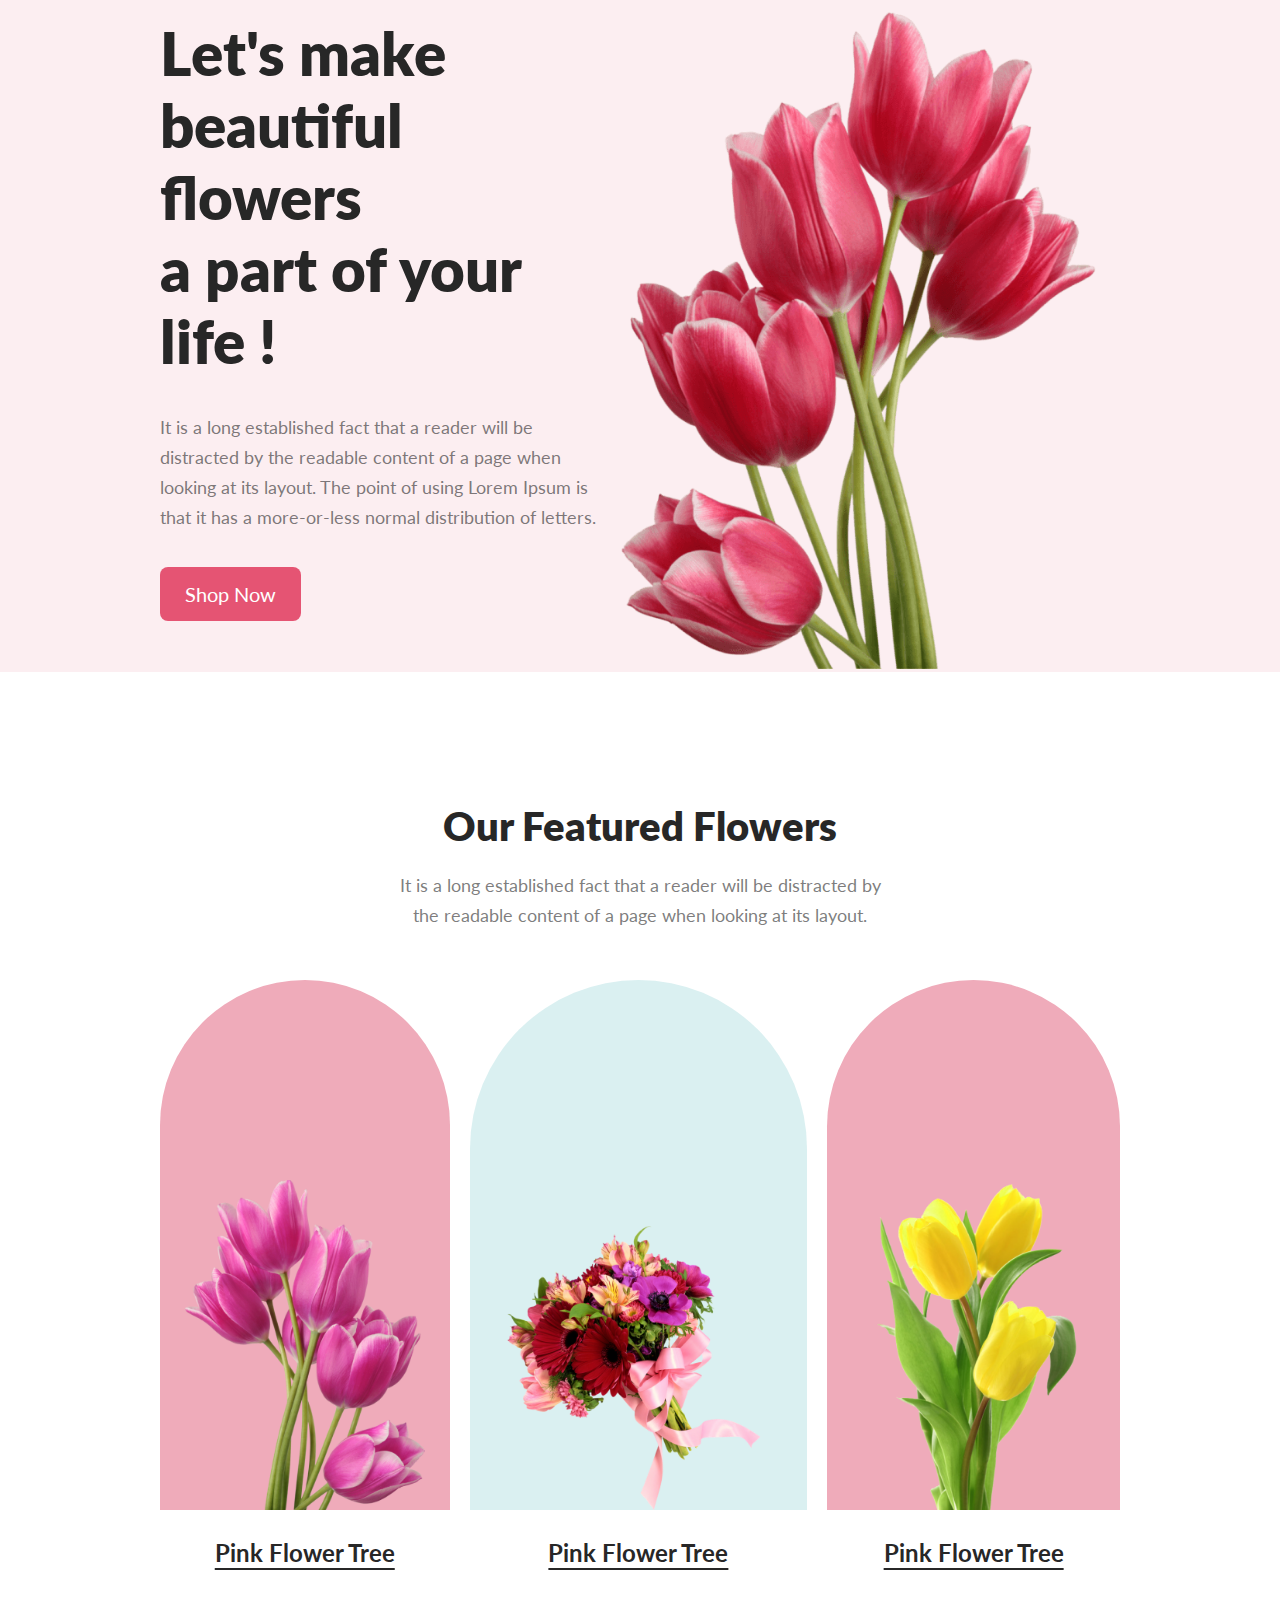
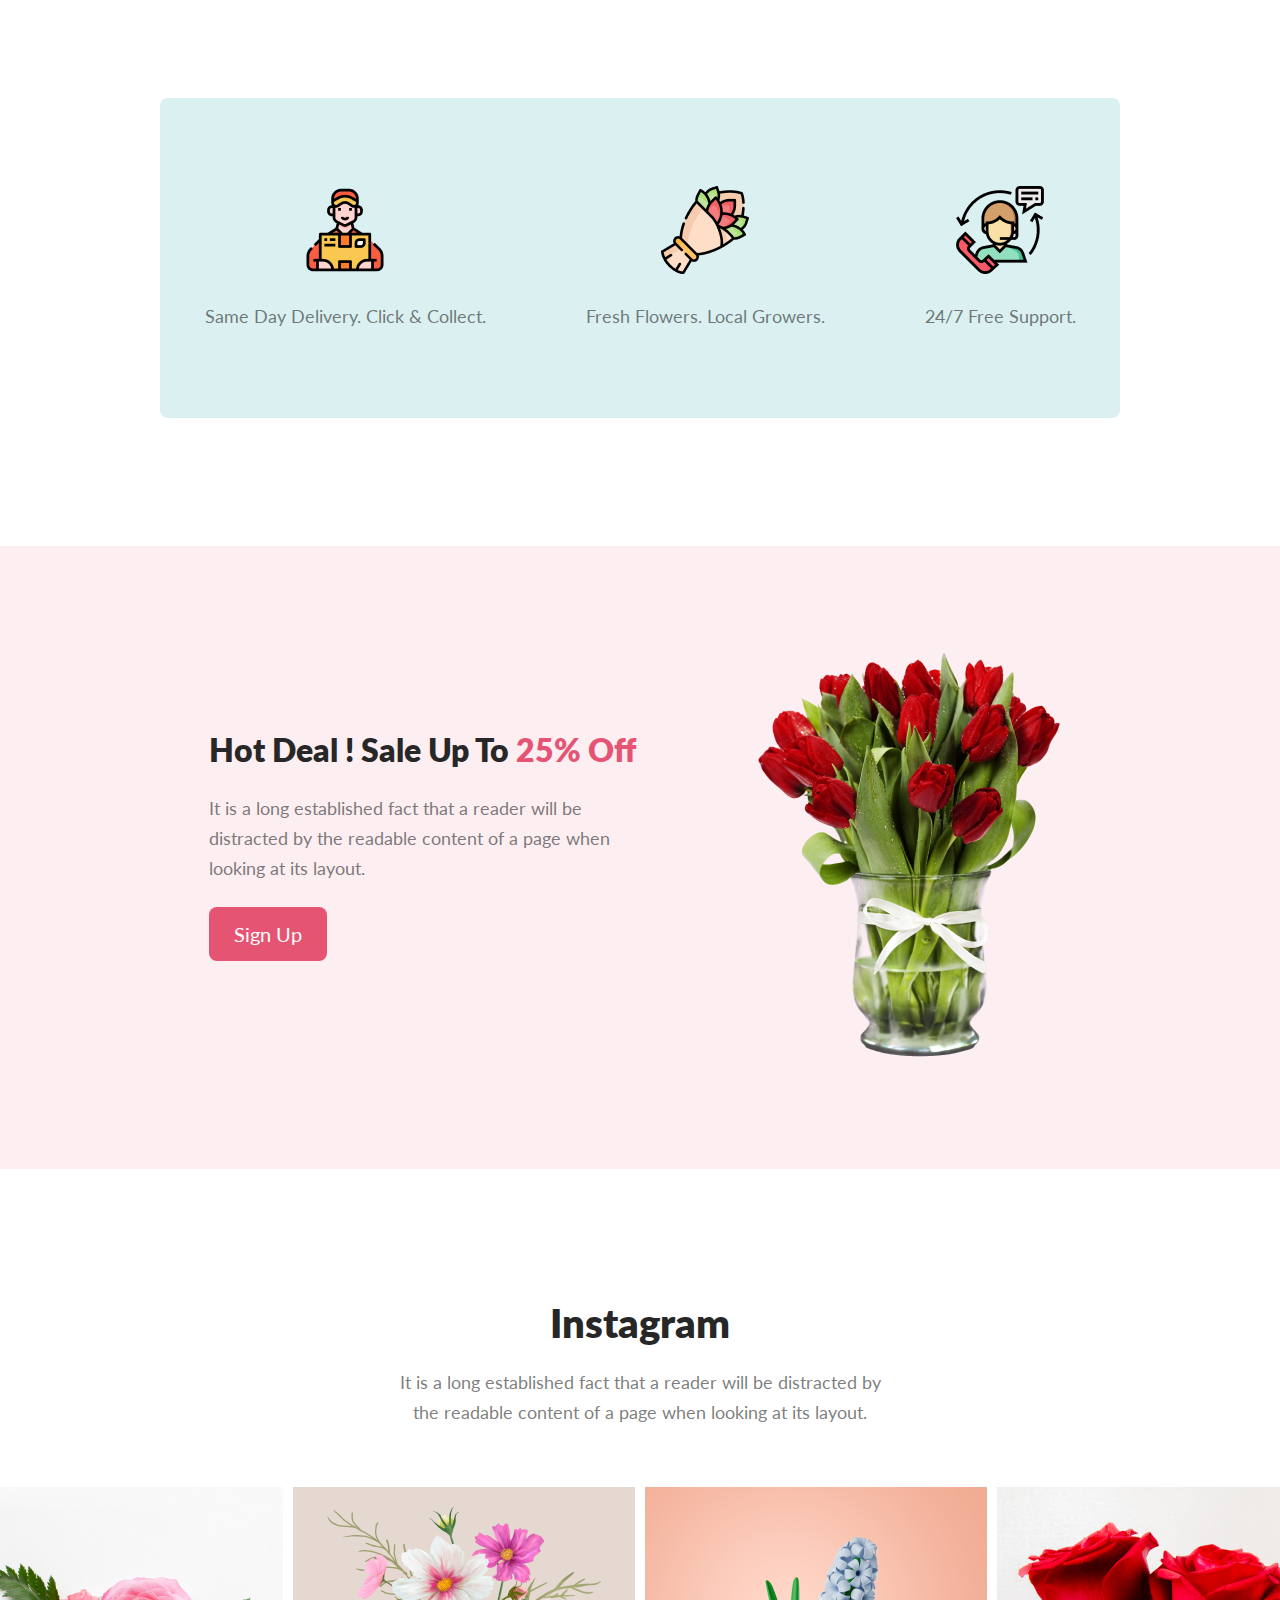
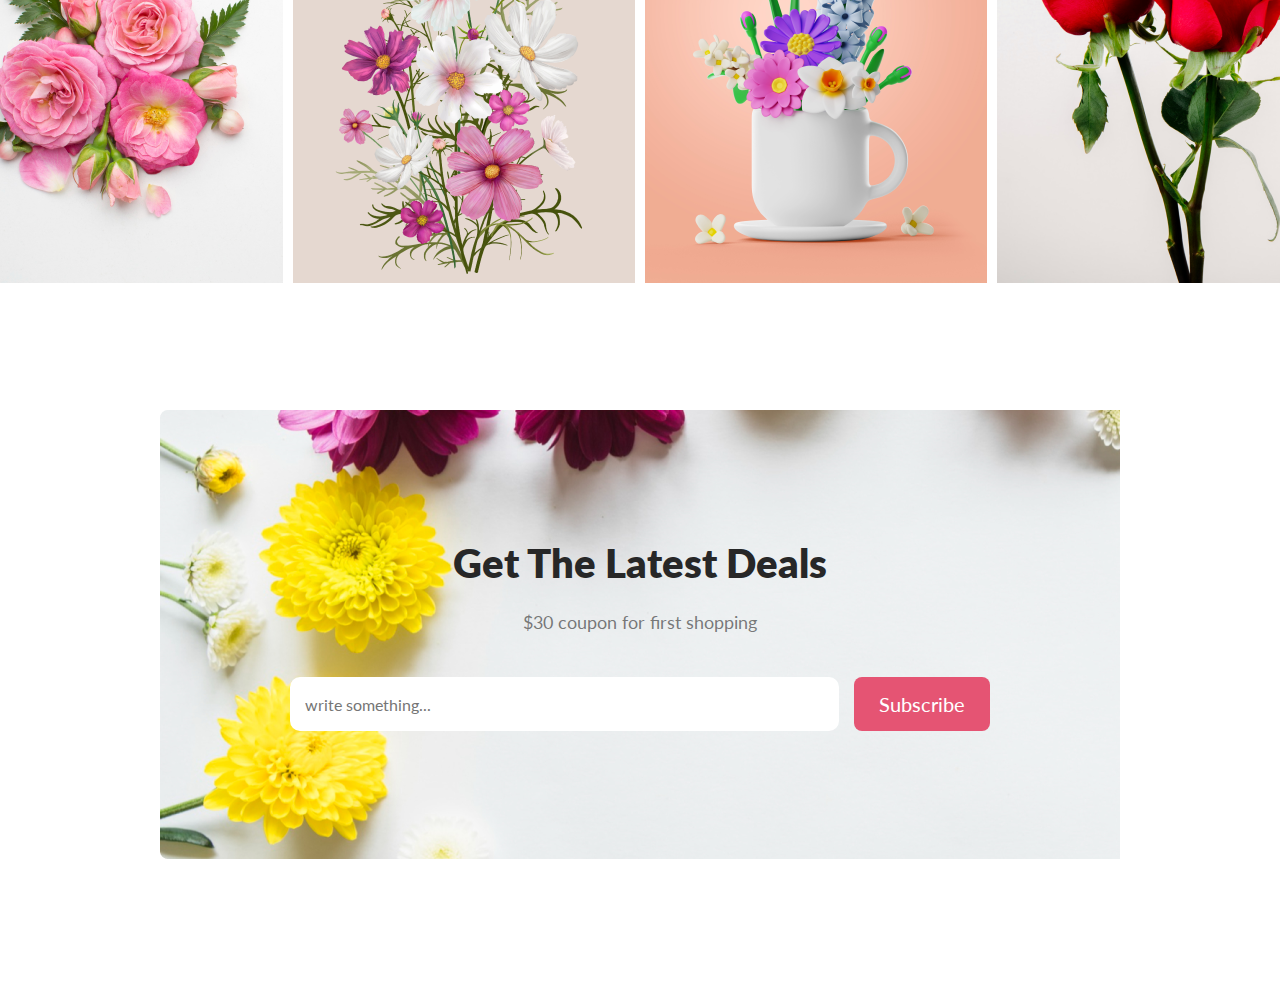
==== index.html @ e6863782 "Latest Deal added" ====
<!DOCTYPE html>
<html lang="en">
  <head>
    <meta charset="UTF-8" />
    <meta name="viewport" content="width=device-width, initial-scale=1.0" />
    <title>Flower Shop</title>
    <link rel="icon" href="./images/cannabis-0.png" type="image/x-icon" />
    <link rel="stylesheet" href="./flower-shop.css" />
  </head>

  <body>
    <!-- ***------------------Banner section----------------------*** -->

    <header>
      <div class="container banner">
        <div class="banner-txt">
          <h1>
            Let's make beautiful flowers <br />
            a part of your life !
          </h1>
          <p>
            It is a long established fact that a reader will be distracted by
            the readable content of a page when looking at its layout. The point
            of using Lorem Ipsum is that it has a more-or-less normal
            distribution of letters.
          </p>
          <button>
            <!-- ***-------Button--------*** -->
            <a href="https://unsplash.com/s/photos/flower-garden">Shop Now</a>
          </button>
        </div>

        <div class="banner-img">
          <img src="./images/pngwing 10.png" alt="" />
        </div>
      </div>
    </header>

    <!-- ***------------------Our featured Flowers section----------------------*** -->
    <section id="featured container">
      <div class="container">
        <div class="section-heading">
          <h2 class="">Our Featured Flowers</h2>
          <p>
            It is a long established fact that a reader will be distracted by
            the readable content of a page when looking at its layout.
          </p>
        </div>

        <div class="section-content">
          <div class="flower">
            <div class="flower-img pink">
              <img src="./images/pngwing 6.png" alt="" />
            </div>

            <p>Pink Flower Tree</p>
          </div>

          <div class="flower">
            <div class="flower-img blue">
              <img src="./images/pngwing 5.png" alt="" />
            </div>
            <p>Pink Flower Tree</p>
          </div>

          <div class="flower">
            <div class="flower-img green">
              <img src="./images/pngwing 7.png" alt="" />
            </div>
            <p>Pink Flower Tree</p>
          </div>
        </div>
      </div>
    </section>

    <!-- ***------------------Services section----------------------*** -->
    <section class="main-section">
      <div class="services container">
        <div class="image">
          <div><img src="./images/Delivery.png" alt="" /></div>
          <p>Same Day Delivery. Click & Collect.</p>
        </div>

        <div class="image">
          <div><img src="./images/Flower.png" alt="" /></div>
          <p>Fresh Flowers. Local Growers.</p>
        </div>

        <div class="image">
          <div><img src="./images/customer-care.png" alt="" /></div>
          <p>24/7 Free Support.</p>
        </div>
      </div>
    </section>

    <!-- ***------------------Hot Deal/ Offers----------------------*** -->

    <section id="hot-deal">
      <div class="container hot-deal-main">
        <div class="text-section">
          <h1>Hot Deal ! Sale Up To <span class="off">25% Off</span></h1>
          <p>
            It is a long established fact that a reader will be distracted by
            the readable content of a page when looking at its layout.
          </p>
          <button>Sign Up</button>
        </div>
        <div class="image-section">
          <img src="./images/pngwing 8.png" alt="" />
        </div>
      </div>
    </section>

    <!-- ***-----------------instagram section---------------------*** -->

    <div class="section-heading">
      <h2>Instagram</h2>
      <p>
        It is a long established fact that a reader will be distracted by the
        readable content of a page when looking at its layout.
      </p>
    </div>

    <!-- ***----------------------image card section-------------------------*** -->
    <section class="container">
      <div id="image-card">
        <div class="photo-card">
          <img src="./images/Rectange 3.png" alt="" />
        </div>
        <div class="photo-card">
          <img src="./images/Rectangle 4.png" alt="" />
        </div>
        <div class="photo-card">
          <img src="./images/Rectangle 5.png" alt="" />
        </div>
        <div class="photo-card">
          <img src="./images/Rectangle 6.png" alt="" />
        </div>
      </div>
    </section>

    <!-- /* ***------------------Get The Latest Deals-------------------*** */ -->
    <section id="latest-deal">
      <div class="container latest-deal-main">
        <div class="section-heading3">
          <h2 class="">Get The Latest Deals</h2>
          <p>$30 coupon for first shopping</p>
        </div>
        <form>
          <input
            class="from-controller"
            placeholder="write something..."
            type="email"
          />
          <button>Subscribe</button>
        </form>
      </div>
    </section>

    <footer></footer>
  </body>
</html>
---- flower-shop.css ----
/* ***------Google font "lato"--------*** */

@import url("https://fonts.googleapis.com/css2?family=Lato:ital,wght@0,100;0,300;0,400;0,700;0,900;1,100;1,300;1,400;1,700;1,900&display=swap");

/* ***-------------Css Shared style----------------*** */

* {
  margin: 0;
  padding: 0;
  font-family: Lato, sans-serif;
}

.container {
  max-width: 1440px;
  margin: 0 auto;
}

p {
  color: rgba(39, 39, 39, 0.6);
  font-family: Lato;
  font-size: 18px;
  font-style: normal;
  font-weight: 400;
  line-height: 30px;
}

button {
  border-radius: 8px;
  background: #e55473;
  color: white;
  font-size: 20px;
  padding: 15px 25px;
  border: none;
  text-decoration: none;
  cursor: pointer;
  transition: all 5ps;
}

button:hover {
  background-color: blue;
}

button a {
  text-decoration: none;
  color: white;
}

header {
  background: rgba(229, 84, 115, 0.1);
}

.container {
  width: 75%;
  max-width: 1440px;
  margin: 0 auto;
}

.banner {
  display: flex;
  justify-content: space-between;
  align-items: center;
}

.banner .banner-txt h1 {
  color: #272727;
  font-family: Lato;
  font-size: 60px;
  font-style: normal;
  font-weight: 800;
  line-height: normal;
}

.banner .banner-txt * {
  margin-bottom: 35px;
  max-width: 530px;
}

.banner .banner-img img {
  width: 100%;
  padding-top: 10px;
}

/* ***---------------------Our Featured Flowers-----------------------*** */

#featured {
  margin: 120px 0;
}

.section-heading {
  text-align: center;
  display: flex;
  justify-content: center;
  flex-direction: column;
  text-align: center !important;
  width: 500px;
  margin: 0 auto;
  margin-top: 130px;
}

.section-heading,
h2 {
  padding-bottom: 20px;
}

.section-heading h2 {
  color: #272727;
  text-align: center;
  font-family: Lato;
  font-size: 40px;
  font-style: normal;
  font-weight: 800;
  line-height: normal;
}

.section-heading3 h2 {
  color: #272727;
  text-align: center;
  font-family: Lato;
  font-size: 40px;
  font-style: normal;
  font-weight: 800;
  line-height: normal;
}

.section-content {
  display: flex;
  justify-content: space-between;
  gap: 20px;
  align-items: end;
}

.section-content .flower .flower-img {
  background-color: #efabba;
  border-radius: 300px 300px 0px 0px;
  padding: 30px 25px 0;
  height: 500px;
  display: flex;
  align-items: end;
  margin-top: 30px;
}

.section-content .flower .flower-img img {
  width: 100%;
}

.section-content .flower .pink {
  background: rgba(167, 33, 98, 0.15) Selection colors Hex #a72162 15%;
}

.section-content .flower .blue {
  background: rgba(5, 151, 160, 0.15);
}

.section-content .flower .green {
  background: rgba(71, 125, 17, 0.15) Selection colors Hex #477d11 15% Export
    PNG Export Rectangle 3 Preview;
}

.section-content .flower p {
  cursor: pointer;
  margin-top: 25px;
  color: #272727;
  text-align: center;
  font-family: Lato;
  font-size: 24px;
  font-style: normal;
  font-weight: 700;
  line-height: 35px;
  /* 145.833% */
  text-decoration-line: underline;
  text-decoration-style: solid;
  text-decoration-skip-ink: none;
  text-decoration-thickness: auto;
  text-underline-offset: auto;
  text-underline-position: from-font;
}

/* ***-------------------services section------------------*** */

.services {
  display: flex;
  align-items: center;
  border-radius: 8px;
  justify-content: center;
  max-width: 1440px;
  margin: 0 auto;
  height: 320px;
  flex-shrink: 0;
  gap: 100px;
  background: rgba(5, 151, 160, 0.15);
}

.main-section {
  padding-top: 128px;
  padding-bottom: 128px;
}

.image {
  display: flex;
  align-items: center;
  justify-content: center;
  flex-direction: column;
  gap: 24px;
}

/* ***---------------------Hot Deal/ Offers section------------------------*** */

#hot-deal {
  background: rgba(229, 84, 115, 0.1);
}

.hot-deal-main {
  display: flex;
  justify-content: space-around;
  align-items: center;
  padding: 100px 0;
}

#hot-deal .hot-deal-main .text-section {
  width: 75%;
  max-width: 445px;
}

#hot-deal .text-section h1 {
  color: #272727;
  font-family: Lato;
  font-size: 32px;
  font-style: normal;
  font-weight: 800;
  line-height: normal;
}

#hot-deal .text-section h1 .off {
  color: #e55473;
}

#hot-deal .text-section * {
  margin-bottom: 24px;
}

#hot-deal .image-section {
  max-width: 318px;
}

/* ****--------------image card section-------------------**** */

#image-card {
  display: flex;
  align-items: center;
  justify-content: center;
  gap: 10px;
  margin: 40px 0;
}

.photo-card {
  width: 342px;
  height: 395px;
}

/* ***------------------Get The Latest Deals-------------------*** */

#latest-deal {
  margin: 128px 0;
}

.latest-deal-main {
  /* border: 1px solid rgb(0, 60, 255); */
  background-image: url("./images/Rectangle\ 9.png");
  background-repeat: no-repeat;
  height: 450px;
  display: flex;
  flex-direction: column;
  align-items: center;
  justify-content: center;
}

.from-controller {
  color: rgba(39, 39, 39, 0.6);
  text-align: left;
  font-size: 16px;
  font-style: normal;
  font-weight: 400;
  line-height: normal;
  padding-left: 15px;
}

.latest-deal-main form {
  width: 700px;
  display: flex;
  gap: 15px;
  border-radius: 10px;
}

.latest-deal-main form input {
  width: 600px;
  flex-grow: 1;
  border-style: none;
  border-radius: 10px;
}

.borders {
  border: 1px solid red;
}

.section-heading3 {
  text-align: center;
  padding-bottom: 40px;
}
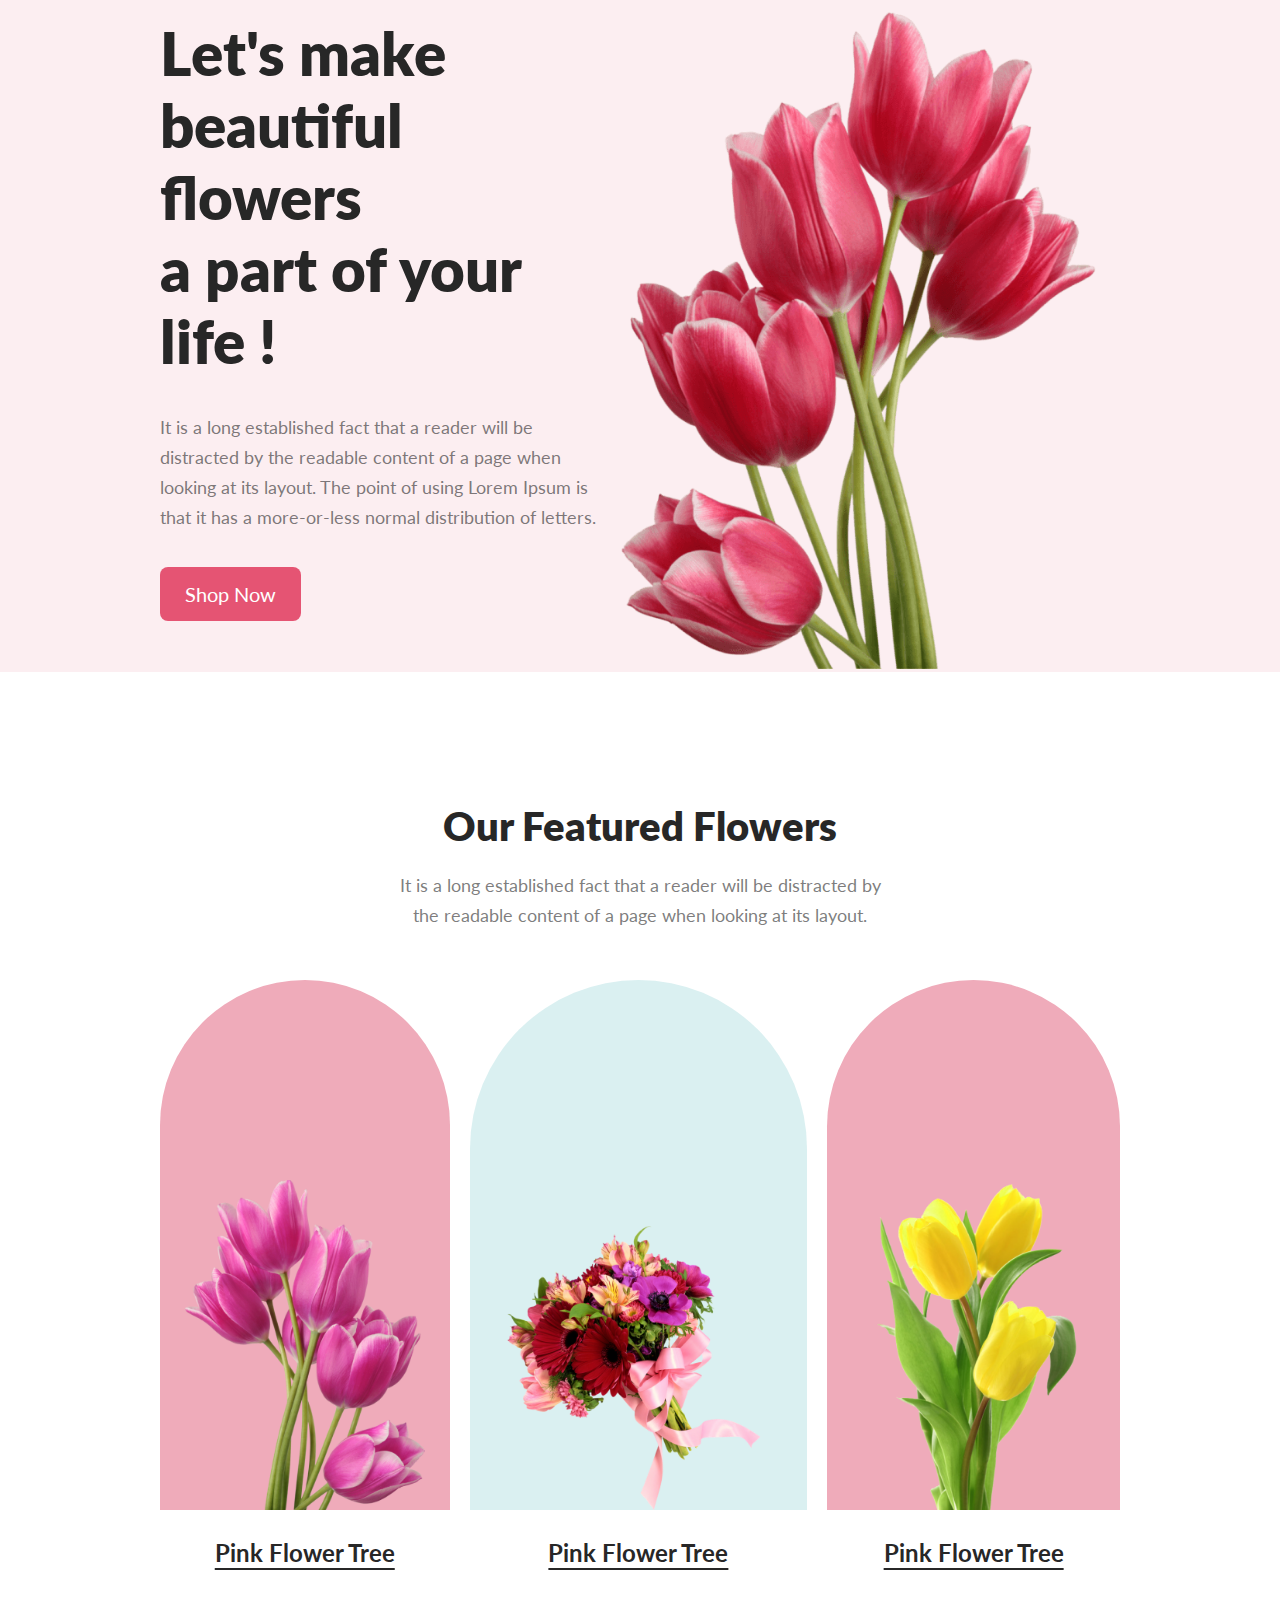
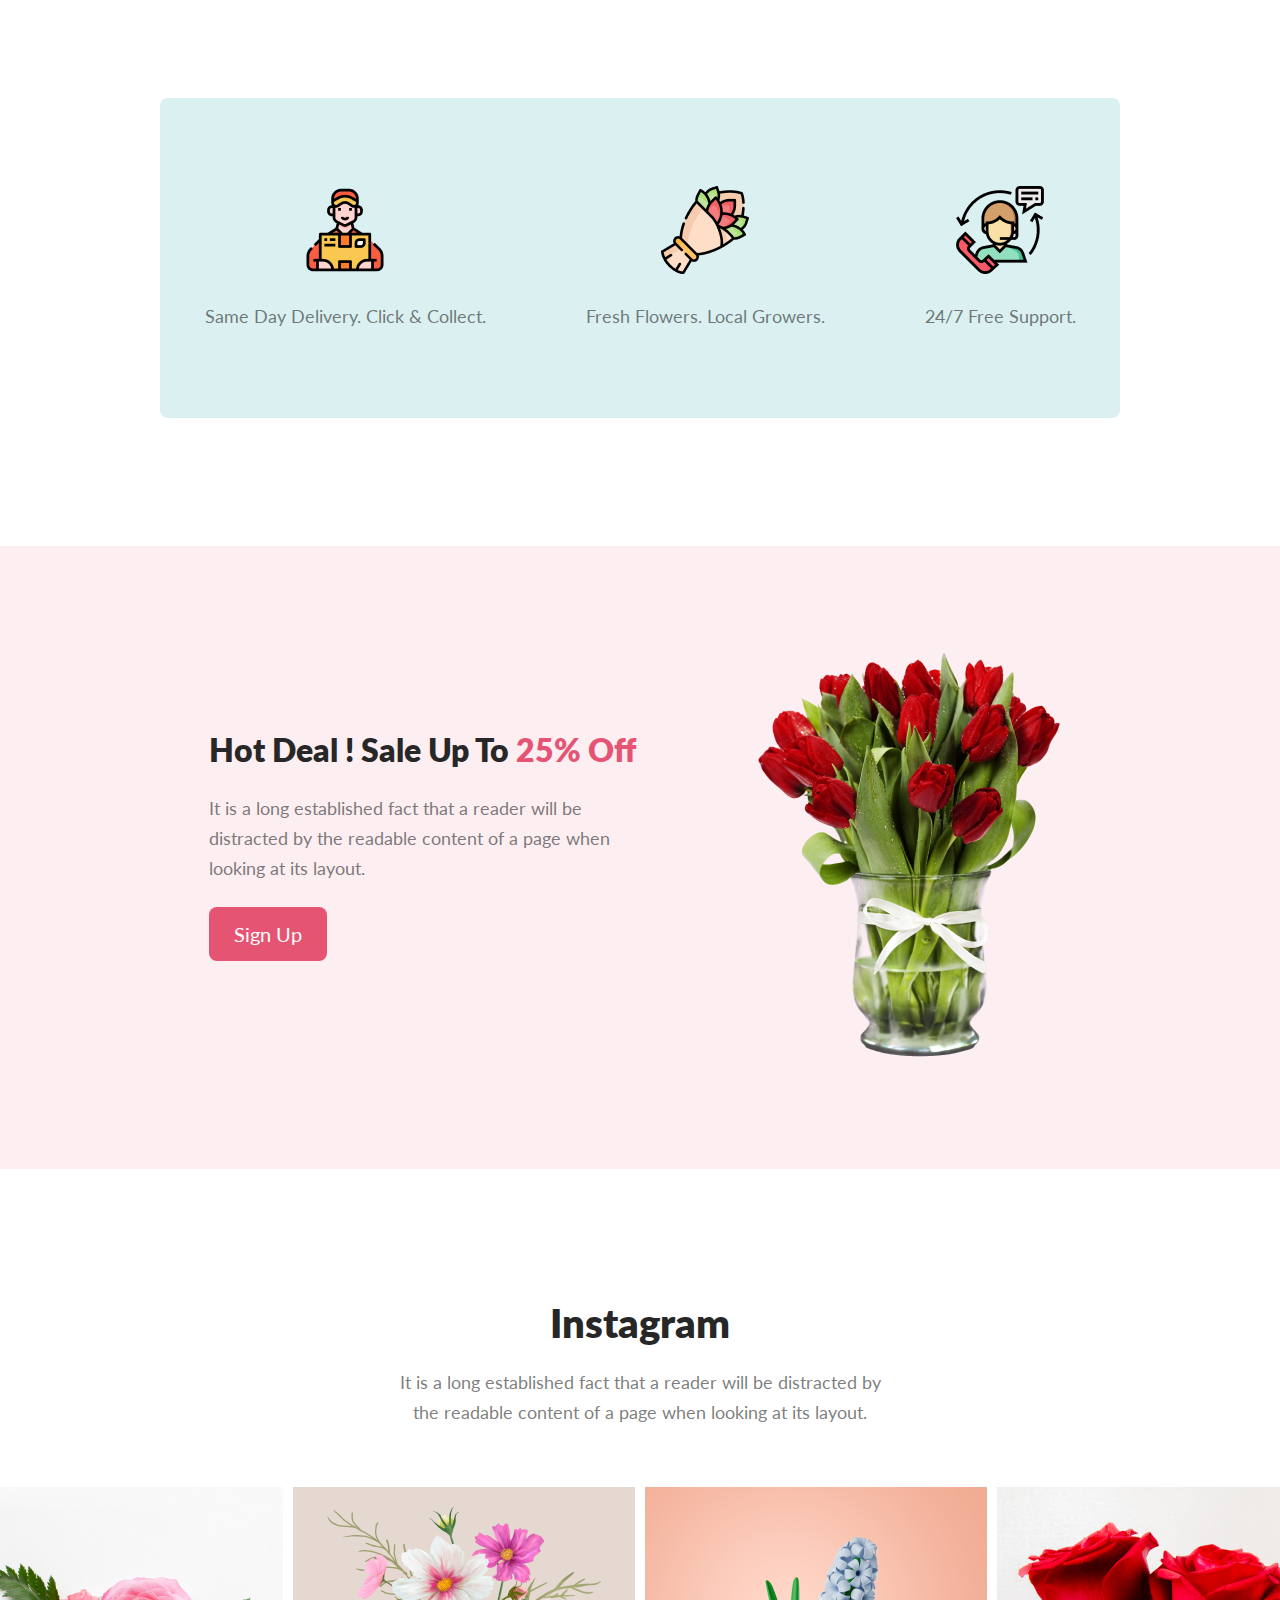
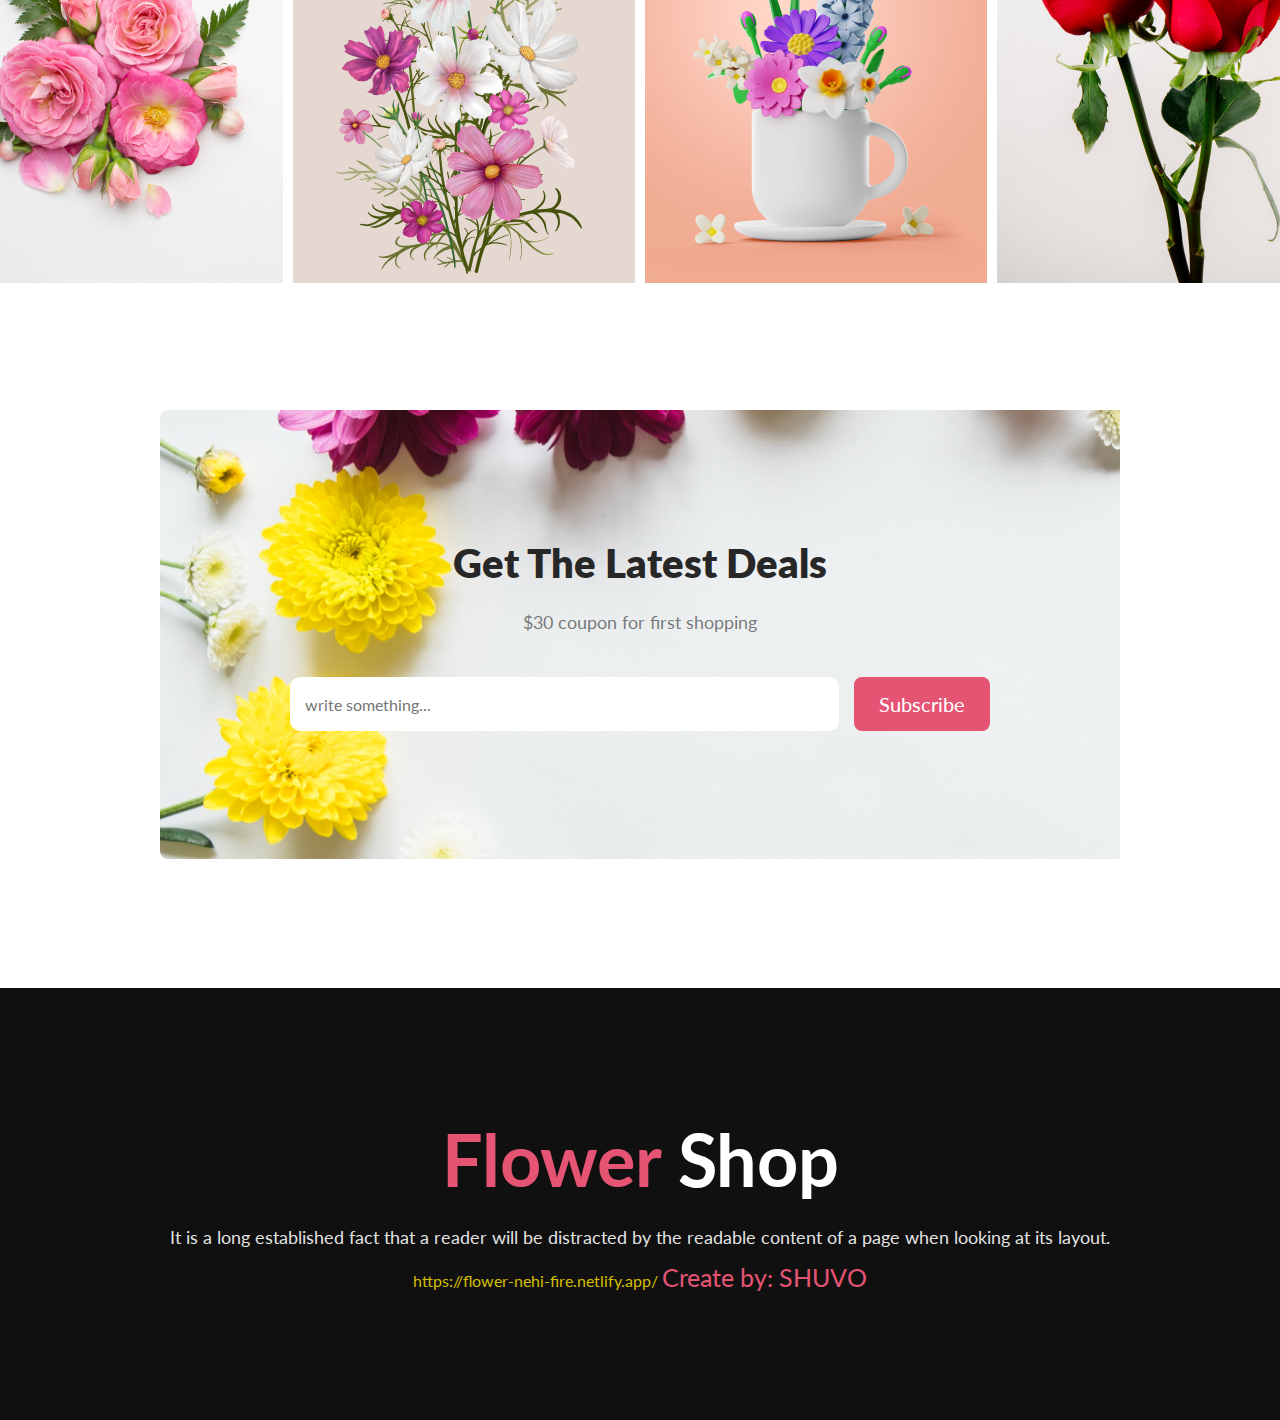
==== commit 771fa1c4: "Footer section complete" ====
--- a/index.html
+++ b/index.html
@@ -1,162 +1,171 @@
 <!DOCTYPE html>
 <html lang="en">
-  <head>
+
+<head>
     <meta charset="UTF-8" />
     <meta name="viewport" content="width=device-width, initial-scale=1.0" />
     <title>Flower Shop</title>
     <link rel="icon" href="./images/cannabis-0.png" type="image/x-icon" />
     <link rel="stylesheet" href="./flower-shop.css" />
-  </head>
+</head>
 
-  <body>
+<body>
     <!-- ***------------------Banner section----------------------*** -->
 
     <header>
-      <div class="container banner">
-        <div class="banner-txt">
-          <h1>
-            Let's make beautiful flowers <br />
-            a part of your life !
-          </h1>
-          <p>
-            It is a long established fact that a reader will be distracted by
-            the readable content of a page when looking at its layout. The point
-            of using Lorem Ipsum is that it has a more-or-less normal
-            distribution of letters.
-          </p>
-          <button>
+        <div class="container banner">
+            <div class="banner-txt">
+                <h1>
+                    Let's make beautiful flowers <br /> a part of your life !
+                </h1>
+                <p>
+                    It is a long established fact that a reader will be distracted by the readable content of a page when looking at its layout. The point of using Lorem Ipsum is that it has a more-or-less normal distribution of letters.
+                </p>
+                <button>
             <!-- ***-------Button--------*** -->
             <a href="https://unsplash.com/s/photos/flower-garden">Shop Now</a>
           </button>
+            </div>
+
+            <div class="banner-img">
+                <img src="./images/pngwing 10.png" alt="" />
+            </div>
         </div>
-
-        <div class="banner-img">
-          <img src="./images/pngwing 10.png" alt="" />
-        </div>
-      </div>
     </header>
 
     <!-- ***------------------Our featured Flowers section----------------------*** -->
     <section id="featured container">
-      <div class="container">
-        <div class="section-heading">
-          <h2 class="">Our Featured Flowers</h2>
-          <p>
-            It is a long established fact that a reader will be distracted by
-            the readable content of a page when looking at its layout.
-          </p>
-        </div>
-
-        <div class="section-content">
-          <div class="flower">
-            <div class="flower-img pink">
-              <img src="./images/pngwing 6.png" alt="" />
+        <div class="container">
+            <div class="section-heading">
+                <h2>Our Featured Flowers</h2>
+                <p>
+                    It is a long established fact that a reader will be distracted by the readable content of a page when looking at its layout.
+                </p>
             </div>
 
-            <p>Pink Flower Tree</p>
-          </div>
+            <div class="section-content">
+                <div class="flower">
+                    <div class="flower-img pink">
+                        <img src="./images/pngwing 6.png" alt="" />
+                    </div>
 
-          <div class="flower">
-            <div class="flower-img blue">
-              <img src="./images/pngwing 5.png" alt="" />
+                    <p>Pink Flower Tree</p>
+                </div>
+
+                <div class="flower">
+                    <div class="flower-img blue">
+                        <img src="./images/pngwing 5.png" alt="" />
+                    </div>
+                    <p>Pink Flower Tree</p>
+                </div>
+
+                <div class="flower">
+                    <div class="flower-img green">
+                        <img src="./images/pngwing 7.png" alt="" />
+                    </div>
+                    <p>Pink Flower Tree</p>
+                </div>
             </div>
-            <p>Pink Flower Tree</p>
-          </div>
-
-          <div class="flower">
-            <div class="flower-img green">
-              <img src="./images/pngwing 7.png" alt="" />
-            </div>
-            <p>Pink Flower Tree</p>
-          </div>
         </div>
-      </div>
     </section>
 
     <!-- ***------------------Services section----------------------*** -->
     <section class="main-section">
-      <div class="services container">
-        <div class="image">
-          <div><img src="./images/Delivery.png" alt="" /></div>
-          <p>Same Day Delivery. Click & Collect.</p>
+        <div class="services container">
+            <div class="image">
+                <div><img src="./images/Delivery.png" alt="" /></div>
+                <p>Same Day Delivery. Click & Collect.</p>
+            </div>
+
+            <div class="image">
+                <div><img src="./images/Flower.png" alt="" /></div>
+                <p>Fresh Flowers. Local Growers.</p>
+            </div>
+
+            <div class="image">
+                <div><img src="./images/customer-care.png" alt="" /></div>
+                <p>24/7 Free Support.</p>
+            </div>
         </div>
-
-        <div class="image">
-          <div><img src="./images/Flower.png" alt="" /></div>
-          <p>Fresh Flowers. Local Growers.</p>
-        </div>
-
-        <div class="image">
-          <div><img src="./images/customer-care.png" alt="" /></div>
-          <p>24/7 Free Support.</p>
-        </div>
-      </div>
     </section>
 
     <!-- ***------------------Hot Deal/ Offers----------------------*** -->
 
     <section id="hot-deal">
-      <div class="container hot-deal-main">
-        <div class="text-section">
-          <h1>Hot Deal ! Sale Up To <span class="off">25% Off</span></h1>
-          <p>
-            It is a long established fact that a reader will be distracted by
-            the readable content of a page when looking at its layout.
-          </p>
-          <button>Sign Up</button>
+        <div class="container hot-deal-main">
+            <div class="text-section">
+                <h1>Hot Deal ! Sale Up To <span class="off">25% Off</span></h1>
+                <p>
+                    It is a long established fact that a reader will be distracted by the readable content of a page when looking at its layout.
+                </p>
+                <button>Sign Up</button>
+            </div>
+            <div class="image-section">
+                <img src="./images/pngwing 8.png" alt="" />
+            </div>
         </div>
-        <div class="image-section">
-          <img src="./images/pngwing 8.png" alt="" />
-        </div>
-      </div>
     </section>
 
     <!-- ***-----------------instagram section---------------------*** -->
 
     <div class="section-heading">
-      <h2>Instagram</h2>
-      <p>
-        It is a long established fact that a reader will be distracted by the
-        readable content of a page when looking at its layout.
-      </p>
+        <h2>Instagram</h2>
+        <p>
+            It is a long established fact that a reader will be distracted by the readable content of a page when looking at its layout.
+        </p>
     </div>
 
     <!-- ***----------------------image card section-------------------------*** -->
     <section class="container">
-      <div id="image-card">
-        <div class="photo-card">
-          <img src="./images/Rectange 3.png" alt="" />
+        <div id="image-card">
+            <div class="photo-card">
+                <img src="./images/Rectange 3.png" alt="" />
+            </div>
+            <div class="photo-card">
+                <img src="./images/Rectangle 4.png" alt="" />
+            </div>
+            <div class="photo-card">
+                <img src="./images/Rectangle 5.png" alt="" />
+            </div>
+            <div class="photo-card">
+                <img src="./images/Rectangle 6.png" alt="" />
+            </div>
         </div>
-        <div class="photo-card">
-          <img src="./images/Rectangle 4.png" alt="" />
-        </div>
-        <div class="photo-card">
-          <img src="./images/Rectangle 5.png" alt="" />
-        </div>
-        <div class="photo-card">
-          <img src="./images/Rectangle 6.png" alt="" />
-        </div>
-      </div>
     </section>
 
     <!-- /* ***------------------Get The Latest Deals-------------------*** */ -->
     <section id="latest-deal">
-      <div class="container latest-deal-main">
-        <div class="section-heading3">
-          <h2 class="">Get The Latest Deals</h2>
-          <p>$30 coupon for first shopping</p>
+        <div class="container latest-deal-main">
+            <div class="section-heading3">
+                <h2 class="">Get The Latest Deals</h2>
+                <p>$30 coupon for first shopping</p>
+            </div>
+            <form>
+                <input class="from-controller" placeholder="write something..." type="email" />
+                <button>Subscribe</button>
+            </form>
         </div>
-        <form>
-          <input
-            class="from-controller"
-            placeholder="write something..."
-            type="email"
-          />
-          <button>Subscribe</button>
-        </form>
-      </div>
     </section>
 
-    <footer></footer>
+    <!-- ***---------Footer section----------*** -->
+    <footer id="footer-container">
+        <div class="main-div">
+            <div class="heading">
+                <h2>
+                    <span style="color: #e55473">Flower</span>
+                    <span style="color: white"> Shop</span>
+                </h2>
+                <p class="header-p">
+                    It is a long established fact that a reader will be distracted by the readable content of a page when looking at its layout.
+                </p>
+            </div>
+            <div class="link">
+                https://flower-nehi-fire.netlify.app/
+                <span style="font-size: 25px; color: #e55473" ,>
+            Create by: SHUVO</span
+          >
+        </div>
+      </div>
+    </footer>
   </body>
-</html>
+</html>--- a/flower-shop.css
+++ b/flower-shop.css
@@ -5,304 +5,353 @@
 /* ***-------------Css Shared style----------------*** */
 
 * {
-  margin: 0;
-  padding: 0;
-  font-family: Lato, sans-serif;
+    margin: 0;
+    padding: 0;
+    font-family: Lato, sans-serif;
 }
 
 .container {
-  max-width: 1440px;
-  margin: 0 auto;
+    max-width: 1440px;
+    margin: 0 auto;
 }
 
 p {
-  color: rgba(39, 39, 39, 0.6);
-  font-family: Lato;
-  font-size: 18px;
-  font-style: normal;
-  font-weight: 400;
-  line-height: 30px;
+    color: rgba(39, 39, 39, 0.6);
+    font-family: Lato;
+    font-size: 18px;
+    font-style: normal;
+    font-weight: 400;
+    line-height: 30px;
 }
 
 button {
-  border-radius: 8px;
-  background: #e55473;
-  color: white;
-  font-size: 20px;
-  padding: 15px 25px;
-  border: none;
-  text-decoration: none;
-  cursor: pointer;
-  transition: all 5ps;
+    border-radius: 8px;
+    background: #e55473;
+    color: white;
+    font-size: 20px;
+    padding: 15px 25px;
+    border: none;
+    text-decoration: none;
+    cursor: pointer;
+    transition: all 5ps;
 }
 
 button:hover {
-  background-color: blue;
+    background-color: blue;
 }
 
 button a {
-  text-decoration: none;
-  color: white;
+    text-decoration: none;
+    color: white;
 }
 
 header {
-  background: rgba(229, 84, 115, 0.1);
+    background: rgba(229, 84, 115, 0.1);
 }
 
 .container {
-  width: 75%;
-  max-width: 1440px;
-  margin: 0 auto;
+    width: 75%;
+    max-width: 1440px;
+    margin: 0 auto;
 }
 
 .banner {
-  display: flex;
-  justify-content: space-between;
-  align-items: center;
+    display: flex;
+    justify-content: space-between;
+    align-items: center;
 }
 
 .banner .banner-txt h1 {
-  color: #272727;
-  font-family: Lato;
-  font-size: 60px;
-  font-style: normal;
-  font-weight: 800;
-  line-height: normal;
+    color: #272727;
+    font-family: Lato;
+    font-size: 60px;
+    font-style: normal;
+    font-weight: 800;
+    line-height: normal;
 }
 
 .banner .banner-txt * {
-  margin-bottom: 35px;
-  max-width: 530px;
+    margin-bottom: 35px;
+    max-width: 530px;
 }
 
 .banner .banner-img img {
-  width: 100%;
-  padding-top: 10px;
-}
+    width: 100%;
+    padding-top: 10px;
+}
+
 
 /* ***---------------------Our Featured Flowers-----------------------*** */
 
 #featured {
-  margin: 120px 0;
+    margin: 120px 0;
 }
 
 .section-heading {
-  text-align: center;
-  display: flex;
-  justify-content: center;
-  flex-direction: column;
-  text-align: center !important;
-  width: 500px;
-  margin: 0 auto;
-  margin-top: 130px;
+    text-align: center;
+    display: flex;
+    justify-content: center;
+    flex-direction: column;
+    text-align: center !important;
+    width: 500px;
+    margin: 0 auto;
+    margin-top: 130px;
 }
 
 .section-heading,
 h2 {
-  padding-bottom: 20px;
+    padding-bottom: 20px;
 }
 
 .section-heading h2 {
-  color: #272727;
-  text-align: center;
-  font-family: Lato;
-  font-size: 40px;
-  font-style: normal;
-  font-weight: 800;
-  line-height: normal;
+    color: #272727;
+    text-align: center;
+    font-family: Lato;
+    font-size: 40px;
+    font-style: normal;
+    font-weight: 800;
+    line-height: normal;
 }
 
 .section-heading3 h2 {
-  color: #272727;
-  text-align: center;
-  font-family: Lato;
-  font-size: 40px;
-  font-style: normal;
-  font-weight: 800;
-  line-height: normal;
+    color: #272727;
+    text-align: center;
+    font-family: Lato;
+    font-size: 40px;
+    font-style: normal;
+    font-weight: 800;
+    line-height: normal;
 }
 
 .section-content {
-  display: flex;
-  justify-content: space-between;
-  gap: 20px;
-  align-items: end;
+    display: flex;
+    justify-content: space-between;
+    gap: 20px;
+    align-items: end;
 }
 
 .section-content .flower .flower-img {
-  background-color: #efabba;
-  border-radius: 300px 300px 0px 0px;
-  padding: 30px 25px 0;
-  height: 500px;
-  display: flex;
-  align-items: end;
-  margin-top: 30px;
+    background-color: #efabba;
+    border-radius: 300px 300px 0px 0px;
+    padding: 30px 25px 0;
+    height: 500px;
+    display: flex;
+    align-items: end;
+    margin-top: 30px;
 }
 
 .section-content .flower .flower-img img {
-  width: 100%;
+    width: 100%;
 }
 
 .section-content .flower .pink {
-  background: rgba(167, 33, 98, 0.15) Selection colors Hex #a72162 15%;
+    background: rgba(167, 33, 98, 0.15) Selection colors Hex #a72162 15%;
 }
 
 .section-content .flower .blue {
-  background: rgba(5, 151, 160, 0.15);
+    background: rgba(5, 151, 160, 0.15);
 }
 
 .section-content .flower .green {
-  background: rgba(71, 125, 17, 0.15) Selection colors Hex #477d11 15% Export
-    PNG Export Rectangle 3 Preview;
+    background: rgba(71, 125, 17, 0.15) Selection colors Hex #477d11 15% Export PNG Export Rectangle 3 Preview;
 }
 
 .section-content .flower p {
-  cursor: pointer;
-  margin-top: 25px;
-  color: #272727;
-  text-align: center;
-  font-family: Lato;
-  font-size: 24px;
-  font-style: normal;
-  font-weight: 700;
-  line-height: 35px;
-  /* 145.833% */
-  text-decoration-line: underline;
-  text-decoration-style: solid;
-  text-decoration-skip-ink: none;
-  text-decoration-thickness: auto;
-  text-underline-offset: auto;
-  text-underline-position: from-font;
-}
+    cursor: pointer;
+    margin-top: 25px;
+    color: #272727;
+    text-align: center;
+    font-family: Lato;
+    font-size: 24px;
+    font-style: normal;
+    font-weight: 700;
+    line-height: 35px;
+    /* 145.833% */
+    text-decoration-line: underline;
+    text-decoration-style: solid;
+    text-decoration-skip-ink: none;
+    text-decoration-thickness: auto;
+    text-underline-offset: auto;
+    text-underline-position: from-font;
+}
+
 
 /* ***-------------------services section------------------*** */
 
 .services {
-  display: flex;
-  align-items: center;
-  border-radius: 8px;
-  justify-content: center;
-  max-width: 1440px;
-  margin: 0 auto;
-  height: 320px;
-  flex-shrink: 0;
-  gap: 100px;
-  background: rgba(5, 151, 160, 0.15);
+    display: flex;
+    align-items: center;
+    border-radius: 8px;
+    justify-content: center;
+    max-width: 1440px;
+    margin: 0 auto;
+    height: 320px;
+    flex-shrink: 0;
+    gap: 100px;
+    background: rgba(5, 151, 160, 0.15);
 }
 
 .main-section {
-  padding-top: 128px;
-  padding-bottom: 128px;
+    padding-top: 128px;
+    padding-bottom: 128px;
 }
 
 .image {
-  display: flex;
-  align-items: center;
-  justify-content: center;
-  flex-direction: column;
-  gap: 24px;
-}
+    display: flex;
+    align-items: center;
+    justify-content: center;
+    flex-direction: column;
+    gap: 24px;
+}
+
 
 /* ***---------------------Hot Deal/ Offers section------------------------*** */
 
 #hot-deal {
-  background: rgba(229, 84, 115, 0.1);
+    background: rgba(229, 84, 115, 0.1);
 }
 
 .hot-deal-main {
-  display: flex;
-  justify-content: space-around;
-  align-items: center;
-  padding: 100px 0;
+    display: flex;
+    justify-content: space-around;
+    align-items: center;
+    padding: 100px 0;
 }
 
 #hot-deal .hot-deal-main .text-section {
-  width: 75%;
-  max-width: 445px;
+    width: 75%;
+    max-width: 445px;
 }
 
 #hot-deal .text-section h1 {
-  color: #272727;
-  font-family: Lato;
-  font-size: 32px;
-  font-style: normal;
-  font-weight: 800;
-  line-height: normal;
+    color: #272727;
+    font-family: Lato;
+    font-size: 32px;
+    font-style: normal;
+    font-weight: 800;
+    line-height: normal;
 }
 
 #hot-deal .text-section h1 .off {
-  color: #e55473;
+    color: #e55473;
 }
 
 #hot-deal .text-section * {
-  margin-bottom: 24px;
+    margin-bottom: 24px;
 }
 
 #hot-deal .image-section {
-  max-width: 318px;
-}
+    max-width: 318px;
+}
+
 
 /* ****--------------image card section-------------------**** */
 
 #image-card {
-  display: flex;
-  align-items: center;
-  justify-content: center;
-  gap: 10px;
-  margin: 40px 0;
+    display: flex;
+    align-items: center;
+    justify-content: center;
+    gap: 10px;
+    margin: 40px 0;
 }
 
 .photo-card {
-  width: 342px;
-  height: 395px;
-}
+    width: 342px;
+    height: 395px;
+}
+
 
 /* ***------------------Get The Latest Deals-------------------*** */
 
 #latest-deal {
-  margin: 128px 0;
+    margin: 128px 0;
 }
 
 .latest-deal-main {
-  /* border: 1px solid rgb(0, 60, 255); */
-  background-image: url("./images/Rectangle\ 9.png");
-  background-repeat: no-repeat;
-  height: 450px;
-  display: flex;
-  flex-direction: column;
-  align-items: center;
-  justify-content: center;
+    /* border: 1px solid rgb(0, 60, 255); */
+    background-image: url("./images/Rectangle\ 9.png");
+    background-repeat: no-repeat;
+    height: 450px;
+    display: flex;
+    flex-direction: column;
+    align-items: center;
+    justify-content: center;
 }
 
 .from-controller {
-  color: rgba(39, 39, 39, 0.6);
-  text-align: left;
-  font-size: 16px;
-  font-style: normal;
-  font-weight: 400;
-  line-height: normal;
-  padding-left: 15px;
+    color: rgba(39, 39, 39, 0.6);
+    text-align: left;
+    font-size: 16px;
+    font-style: normal;
+    font-weight: 400;
+    line-height: normal;
+    padding-left: 15px;
 }
 
 .latest-deal-main form {
-  width: 700px;
-  display: flex;
-  gap: 15px;
-  border-radius: 10px;
+    width: 700px;
+    display: flex;
+    gap: 15px;
+    border-radius: 10px;
 }
 
 .latest-deal-main form input {
-  width: 600px;
-  flex-grow: 1;
-  border-style: none;
-  border-radius: 10px;
+    width: 600px;
+    flex-grow: 1;
+    border-style: none;
+    border-radius: 10px;
 }
 
 .borders {
-  border: 1px solid red;
+    border: 1px solid red;
 }
 
 .section-heading3 {
-  text-align: center;
-  padding-bottom: 40px;
-}
+    text-align: center;
+    padding-bottom: 40px;
+}
+
+
+/* ***-----------Footer section added---------*** */
+
+#footer-container {
+    background: #111010;
+}
+
+.main-div {
+    display: flex;
+    align-items: center;
+    flex-direction: column;
+    padding: 128px 0;
+}
+
+.heading {
+    align-items: center;
+    text-align: center;
+    font-family: Lato;
+    font-size: 48px;
+    font-style: normal;
+    font-weight: 800;
+    line-height: normal;
+    padding-bottom: 10px;
+}
+
+.header-p {
+    color: rgba(255, 255, 255, 0.9);
+    text-align: center;
+    font-family: Lato;
+    font-size: 18px;
+    font-style: normal;
+    font-weight: 400;
+    line-height: 30px;
+}
+
+.main-div .link {
+    color: rgb(212, 191, 0);
+    text-align: center;
+    font-family: Lato;
+    font-size: 16px;
+    font-style: normal;
+    font-weight: 400;
+    line-height: normal;
+}